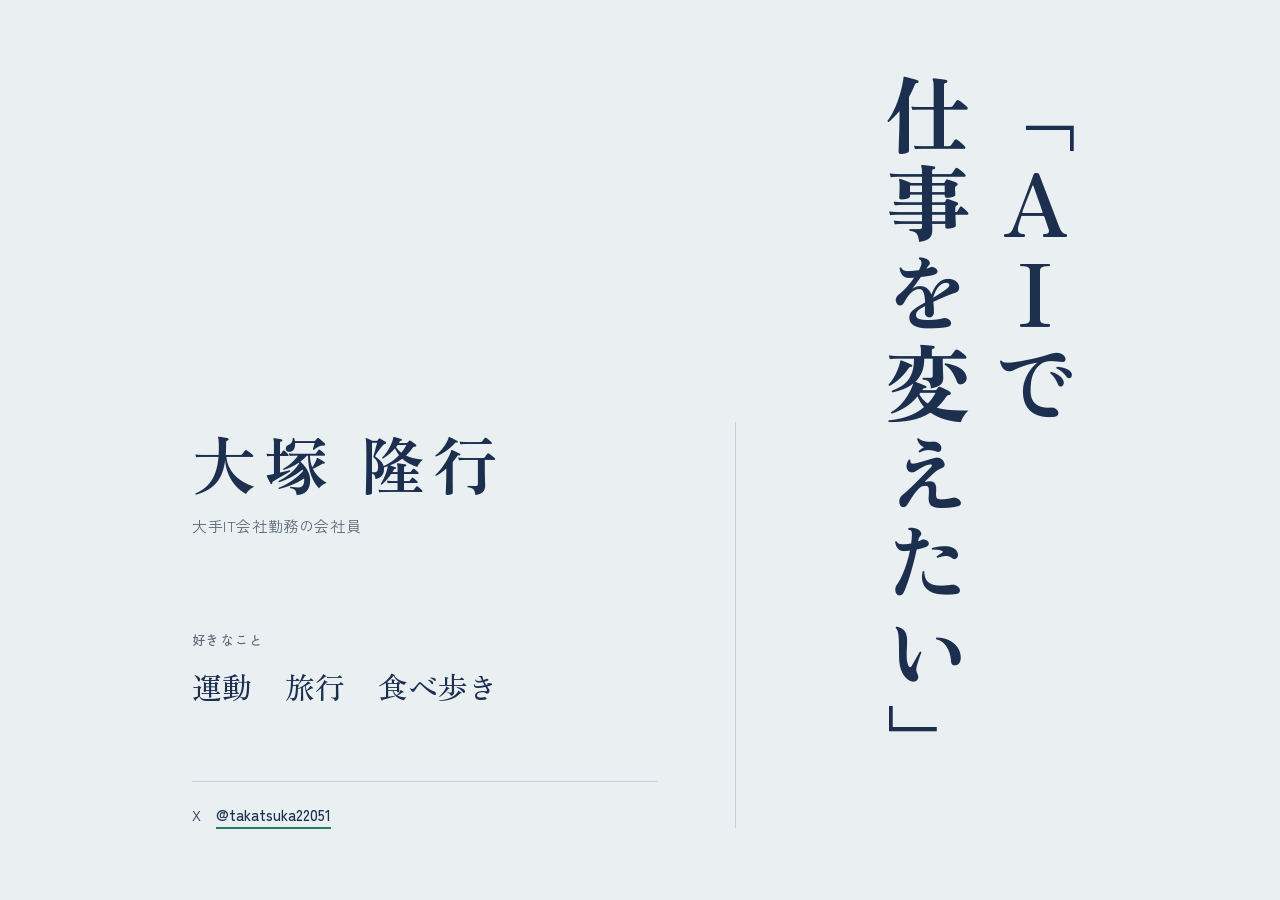
==== index.html @ 49fa7f2a "自己紹介ページ index.html を追加 縦書きの一言メッセージを主役にした1ページの自己紹介サイト。 あわせて profile.md と CLAUDE.md も追加。  Co-Authored-" ====
<!DOCTYPE html>
<html lang="ja">
<head>
  <meta charset="UTF-8">
  <meta name="viewport" content="width=device-width, initial-scale=1.0">
  <title>大塚 隆行</title>
  <meta name="description" content="大塚 隆行の自己紹介ページ。大手IT会社勤務の会社員。AIで仕事を変えたい。">
  <link rel="preconnect" href="https://fonts.googleapis.com">
  <link rel="preconnect" href="https://fonts.gstatic.com" crossorigin>
  <link href="https://fonts.googleapis.com/css2?family=Zen+Kaku+Gothic+New:wght@400;500&family=Zen+Old+Mincho:wght@500;700;900&display=swap" rel="stylesheet">
  <style>
    :root {
      --paper: #EAF0F2;   /* 白藍：背景 */
      --ink: #1C2F4F;     /* 藍：文字 */
      --muted: #5F6B7A;   /* 鈍色：補足 */
      --rule: #C5CFD8;    /* 罫線 */
      --accent: #217F63;  /* 若竹：リンク・フォーカス */

      --mincho: "Zen Old Mincho", "Hiragino Mincho ProN", "Yu Mincho", serif;
      --gothic: "Zen Kaku Gothic New", "Hiragino Sans", "Yu Gothic", sans-serif;
    }
    @media (prefers-color-scheme: dark) {
      :root {
        --paper: #142238;
        --ink: #E4EBF1;
        --muted: #9AA7B6;
        --rule: #2C3E58;
        --accent: #5CC9A4;
      }
    }

    *, *::before, *::after { box-sizing: border-box; }
    html, body, h1, h2, p, ul { margin: 0; padding: 0; }

    body {
      background: var(--paper);
      color: var(--ink);
      font-family: var(--gothic);
      font-size: 16px;
      line-height: 1.75;
      -webkit-font-smoothing: antialiased;
    }

    .page {
      display: grid;
      grid-template-columns: 1fr auto;
      gap: clamp(24px, 6vw, 96px);
      max-width: 1040px;
      min-height: 100vh;
      min-height: 100svh;
      margin: 0 auto;
      padding: clamp(32px, 8vh, 96px) clamp(16px, 6vw, 72px);
    }

    /* 右：縦書きのひとこと（このページの主役） */
    .motto {
      grid-column: 2;
      grid-row: 1;
      align-self: start;
      writing-mode: vertical-rl;
      font-family: var(--mincho);
      font-weight: 900;
      /* 2行の縦書きが1画面に収まるよう、幅と高さの小さいほうで決める */
      font-size: clamp(36px, min(8vw, 9.5svh), 104px);
      line-height: 1.25;
      letter-spacing: 0.04em;
      text-orientation: upright;
      animation: brush 1.6s cubic-bezier(.6, 0, .2, 1) .2s both;
    }

    @keyframes brush {
      from { clip-path: inset(0 0 100% 0); }
      to   { clip-path: inset(0 0 0 0); }
    }

    /* 左：プロフィール */
    .profile {
      grid-column: 1;
      grid-row: 1;
      align-self: end;
      max-width: 34em;
      padding-inline-end: clamp(24px, 6vw, 96px);
      border-inline-end: 1px solid var(--rule);
    }

    .name {
      font-family: var(--mincho);
      font-weight: 700;
      font-size: clamp(36px, 6vw, 64px);
      line-height: 1.25;
      letter-spacing: 0.12em;
    }
    .job {
      margin-top: 0.75em;
      color: var(--muted);
      font-size: 15px;
      letter-spacing: 0.04em;
    }

    .likes {
      margin-top: clamp(48px, 10vh, 96px);
    }
    .likes h2 {
      font-size: 13px;
      font-weight: 500;
      color: var(--muted);
      letter-spacing: 0.1em;
    }
    .likes ul {
      display: flex;
      flex-wrap: wrap;
      gap: 0.25em 1.1em;
      margin-top: 0.4em;
      list-style: none;
      font-family: var(--mincho);
      font-weight: 500;
      font-size: clamp(22px, 3vw, 30px);
      line-height: 1.5;
    }

    .sns {
      margin-top: clamp(40px, 8vh, 72px);
      padding-top: 20px;
      border-top: 1px solid var(--rule);
      font-size: 15px;
    }
    .sns a {
      color: var(--ink);
      text-decoration: underline;
      text-decoration-color: var(--accent);
      text-decoration-thickness: 2px;
      text-underline-offset: 6px;
    }
    .sns a:hover { color: var(--accent); }
    .sns a:focus-visible {
      outline: 2px solid var(--accent);
      outline-offset: 4px;
      border-radius: 2px;
    }
    .sns .handle { font-weight: 500; }

    /* スマホ：縦書きを上に、プロフィールを下に積む */
    @media (max-width: 560px) {
      .page {
        grid-template-columns: 1fr;
        gap: 40px;
      }
      .motto {
        grid-column: 1;
        justify-self: end;
        font-size: 12vw;
      }
      .profile {
        grid-column: 1;
        grid-row: 2;
        padding-inline-end: 0;
        padding-top: 32px;
        border-inline-end: 0;
        border-top: 1px solid var(--rule);
      }
      .name { letter-spacing: 0.08em; }
      .likes { margin-top: 40px; }
    }

    @media (prefers-reduced-motion: reduce) {
      .motto { animation: none; }
    }
  </style>
</head>
<body>
  <main class="page">
    <p class="motto">「AIで<br>仕事を変えたい」</p>

    <div class="profile">
      <h1 class="name">大塚 隆行</h1>
      <p class="job">大手IT会社勤務の会社員</p>

      <section class="likes" aria-labelledby="likes-title">
        <h2 id="likes-title">好きなこと</h2>
        <ul>
          <li>運動</li>
          <li>旅行</li>
          <li>食べ歩き</li>
        </ul>
      </section>

      <p class="sns">
        X　<a href="https://x.com/takatsuka22051" target="_blank" rel="noopener noreferrer"><span class="handle">@takatsuka22051</span></a>
      </p>
    </div>
  </main>
</body>
</html>
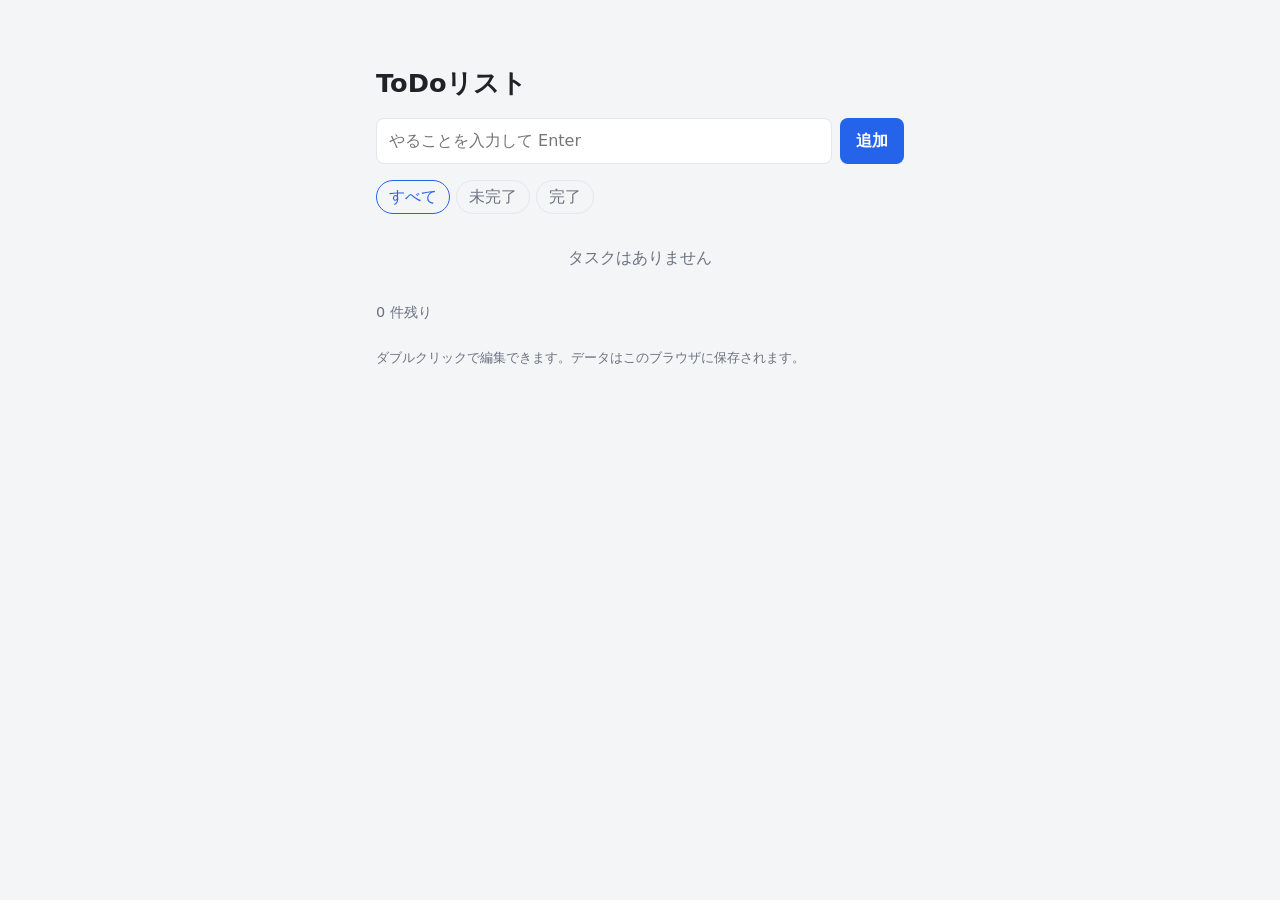
==== commit 84ac5803: "Add ToDo list web app Simple HTML/CSS/JS todo app with add, complete, edit, delete, filters, clear c" ====
--- a/index.html
+++ b/index.html
@@ -1,193 +1,36 @@
-<!DOCTYPE html>
+<!doctype html>
 <html lang="ja">
 <head>
-  <meta charset="UTF-8">
-  <meta name="viewport" content="width=device-width, initial-scale=1.0">
-  <title>大塚 隆行</title>
-  <meta name="description" content="大塚 隆行の自己紹介ページ。大手IT会社勤務の会社員。AIで仕事を変えたい。">
-  <link rel="preconnect" href="https://fonts.googleapis.com">
-  <link rel="preconnect" href="https://fonts.gstatic.com" crossorigin>
-  <link href="https://fonts.googleapis.com/css2?family=Zen+Kaku+Gothic+New:wght@400;500&family=Zen+Old+Mincho:wght@500;700;900&display=swap" rel="stylesheet">
-  <style>
-    :root {
-      --paper: #EAF0F2;   /* 白藍：背景 */
-      --ink: #1C2F4F;     /* 藍：文字 */
-      --muted: #5F6B7A;   /* 鈍色：補足 */
-      --rule: #C5CFD8;    /* 罫線 */
-      --accent: #217F63;  /* 若竹：リンク・フォーカス */
-
-      --mincho: "Zen Old Mincho", "Hiragino Mincho ProN", "Yu Mincho", serif;
-      --gothic: "Zen Kaku Gothic New", "Hiragino Sans", "Yu Gothic", sans-serif;
-    }
-    @media (prefers-color-scheme: dark) {
-      :root {
-        --paper: #142238;
-        --ink: #E4EBF1;
-        --muted: #9AA7B6;
-        --rule: #2C3E58;
-        --accent: #5CC9A4;
-      }
-    }
-
-    *, *::before, *::after { box-sizing: border-box; }
-    html, body, h1, h2, p, ul { margin: 0; padding: 0; }
-
-    body {
-      background: var(--paper);
-      color: var(--ink);
-      font-family: var(--gothic);
-      font-size: 16px;
-      line-height: 1.75;
-      -webkit-font-smoothing: antialiased;
-    }
-
-    .page {
-      display: grid;
-      grid-template-columns: 1fr auto;
-      gap: clamp(24px, 6vw, 96px);
-      max-width: 1040px;
-      min-height: 100vh;
-      min-height: 100svh;
-      margin: 0 auto;
-      padding: clamp(32px, 8vh, 96px) clamp(16px, 6vw, 72px);
-    }
-
-    /* 右：縦書きのひとこと（このページの主役） */
-    .motto {
-      grid-column: 2;
-      grid-row: 1;
-      align-self: start;
-      writing-mode: vertical-rl;
-      font-family: var(--mincho);
-      font-weight: 900;
-      /* 2行の縦書きが1画面に収まるよう、幅と高さの小さいほうで決める */
-      font-size: clamp(36px, min(8vw, 9.5svh), 104px);
-      line-height: 1.25;
-      letter-spacing: 0.04em;
-      text-orientation: upright;
-      animation: brush 1.6s cubic-bezier(.6, 0, .2, 1) .2s both;
-    }
-
-    @keyframes brush {
-      from { clip-path: inset(0 0 100% 0); }
-      to   { clip-path: inset(0 0 0 0); }
-    }
-
-    /* 左：プロフィール */
-    .profile {
-      grid-column: 1;
-      grid-row: 1;
-      align-self: end;
-      max-width: 34em;
-      padding-inline-end: clamp(24px, 6vw, 96px);
-      border-inline-end: 1px solid var(--rule);
-    }
-
-    .name {
-      font-family: var(--mincho);
-      font-weight: 700;
-      font-size: clamp(36px, 6vw, 64px);
-      line-height: 1.25;
-      letter-spacing: 0.12em;
-    }
-    .job {
-      margin-top: 0.75em;
-      color: var(--muted);
-      font-size: 15px;
-      letter-spacing: 0.04em;
-    }
-
-    .likes {
-      margin-top: clamp(48px, 10vh, 96px);
-    }
-    .likes h2 {
-      font-size: 13px;
-      font-weight: 500;
-      color: var(--muted);
-      letter-spacing: 0.1em;
-    }
-    .likes ul {
-      display: flex;
-      flex-wrap: wrap;
-      gap: 0.25em 1.1em;
-      margin-top: 0.4em;
-      list-style: none;
-      font-family: var(--mincho);
-      font-weight: 500;
-      font-size: clamp(22px, 3vw, 30px);
-      line-height: 1.5;
-    }
-
-    .sns {
-      margin-top: clamp(40px, 8vh, 72px);
-      padding-top: 20px;
-      border-top: 1px solid var(--rule);
-      font-size: 15px;
-    }
-    .sns a {
-      color: var(--ink);
-      text-decoration: underline;
-      text-decoration-color: var(--accent);
-      text-decoration-thickness: 2px;
-      text-underline-offset: 6px;
-    }
-    .sns a:hover { color: var(--accent); }
-    .sns a:focus-visible {
-      outline: 2px solid var(--accent);
-      outline-offset: 4px;
-      border-radius: 2px;
-    }
-    .sns .handle { font-weight: 500; }
-
-    /* スマホ：縦書きを上に、プロフィールを下に積む */
-    @media (max-width: 560px) {
-      .page {
-        grid-template-columns: 1fr;
-        gap: 40px;
-      }
-      .motto {
-        grid-column: 1;
-        justify-self: end;
-        font-size: 12vw;
-      }
-      .profile {
-        grid-column: 1;
-        grid-row: 2;
-        padding-inline-end: 0;
-        padding-top: 32px;
-        border-inline-end: 0;
-        border-top: 1px solid var(--rule);
-      }
-      .name { letter-spacing: 0.08em; }
-      .likes { margin-top: 40px; }
-    }
-
-    @media (prefers-reduced-motion: reduce) {
-      .motto { animation: none; }
-    }
-  </style>
+  <meta charset="utf-8">
+  <meta name="viewport" content="width=device-width, initial-scale=1">
+  <title>ToDoリスト</title>
+  <link rel="stylesheet" href="style.css">
 </head>
 <body>
-  <main class="page">
-    <p class="motto">「AIで<br>仕事を変えたい」</p>
+  <main class="app">
+    <h1>ToDoリスト</h1>
 
-    <div class="profile">
-      <h1 class="name">大塚 隆行</h1>
-      <p class="job">大手IT会社勤務の会社員</p>
+    <form id="new-form" class="new-form">
+      <input id="new-input" type="text" placeholder="やることを入力して Enter" autocomplete="off" maxlength="200" aria-label="新しいタスク">
+      <button type="submit">追加</button>
+    </form>
 
-      <section class="likes" aria-labelledby="likes-title">
-        <h2 id="likes-title">好きなこと</h2>
-        <ul>
-          <li>運動</li>
-          <li>旅行</li>
-          <li>食べ歩き</li>
-        </ul>
-      </section>
+    <div class="filters" role="tablist" aria-label="表示の切り替え">
+      <button type="button" data-filter="all" class="active">すべて</button>
+      <button type="button" data-filter="active">未完了</button>
+      <button type="button" data-filter="done">完了</button>
+    </div>
 
-      <p class="sns">
-        X　<a href="https://x.com/takatsuka22051" target="_blank" rel="noopener noreferrer"><span class="handle">@takatsuka22051</span></a>
-      </p>
-    </div>
+    <ul id="list" class="list"></ul>
+    <p id="empty" class="empty">タスクはありません</p>
+
+    <footer class="footer">
+      <span id="count">0 件残り</span>
+      <button type="button" id="clear-done" class="link">完了したものを削除</button>
+    </footer>
+
+    <p class="hint">ダブルクリックで編集できます。データはこのブラウザに保存されます。</p>
   </main>
+  <script src="app.js"></script>
 </body>
 </html>
--- a/style.css
+++ b/style.css
@@ -0,0 +1,143 @@
+:root {
+  --bg: #f4f5f7;
+  --card: #ffffff;
+  --text: #1f2328;
+  --muted: #6b7280;
+  --border: #e5e7eb;
+  --accent: #2563eb;
+  --danger: #dc2626;
+}
+
+@media (prefers-color-scheme: dark) {
+  :root {
+    --bg: #111318;
+    --card: #1b1e25;
+    --text: #e6e8eb;
+    --muted: #9aa1ab;
+    --border: #2c313a;
+    --accent: #60a5fa;
+    --danger: #f87171;
+  }
+}
+
+* { box-sizing: border-box; }
+
+body {
+  margin: 0;
+  background: var(--bg);
+  color: var(--text);
+  font-family: system-ui, -apple-system, "Hiragino Sans", "Noto Sans JP", sans-serif;
+  line-height: 1.5;
+}
+
+.app {
+  max-width: 560px;
+  margin: 40px auto;
+  padding: 24px 16px;
+}
+
+h1 { margin: 0 0 16px; font-size: 1.6rem; }
+
+button { font: inherit; cursor: pointer; }
+
+.new-form { display: flex; gap: 8px; }
+
+.new-form input {
+  flex: 1;
+  min-width: 0;
+  padding: 10px 12px;
+  font: inherit;
+  color: var(--text);
+  background: var(--card);
+  border: 1px solid var(--border);
+  border-radius: 8px;
+}
+
+.new-form input:focus, .edit:focus { outline: 2px solid var(--accent); outline-offset: -1px; }
+
+.new-form button {
+  padding: 10px 16px;
+  border: none;
+  border-radius: 8px;
+  background: var(--accent);
+  color: #fff;
+  font-weight: 600;
+}
+
+.filters { display: flex; gap: 6px; margin: 16px 0 8px; }
+
+.filters button {
+  padding: 4px 12px;
+  border: 1px solid var(--border);
+  border-radius: 999px;
+  background: transparent;
+  color: var(--muted);
+}
+
+.filters button.active { border-color: var(--accent); color: var(--accent); }
+
+.list {
+  list-style: none;
+  margin: 0;
+  padding: 0;
+  background: var(--card);
+  border: 1px solid var(--border);
+  border-radius: 8px;
+  overflow: hidden;
+}
+
+.list:empty { display: none; }
+
+.item {
+  display: flex;
+  align-items: center;
+  gap: 10px;
+  padding: 10px 12px;
+  border-bottom: 1px solid var(--border);
+}
+
+.item:last-child { border-bottom: none; }
+
+.item input[type="checkbox"] { width: 18px; height: 18px; accent-color: var(--accent); flex-shrink: 0; }
+
+.item .text { flex: 1; word-break: break-word; }
+
+.item.done .text { color: var(--muted); text-decoration: line-through; }
+
+.item .delete {
+  border: none;
+  background: transparent;
+  color: var(--muted);
+  font-size: 1.2rem;
+  line-height: 1;
+  padding: 4px 6px;
+  border-radius: 6px;
+}
+
+.item .delete:hover { color: var(--danger); }
+
+.edit {
+  flex: 1;
+  padding: 4px 8px;
+  font: inherit;
+  color: var(--text);
+  background: var(--bg);
+  border: 1px solid var(--border);
+  border-radius: 6px;
+}
+
+.empty { color: var(--muted); text-align: center; padding: 24px 0; margin: 0; }
+
+.footer {
+  display: flex;
+  justify-content: space-between;
+  align-items: center;
+  margin-top: 8px;
+  color: var(--muted);
+  font-size: 0.9rem;
+}
+
+.link { border: none; background: none; color: var(--muted); padding: 0; }
+.link:hover { color: var(--danger); text-decoration: underline; }
+
+.hint { color: var(--muted); font-size: 0.8rem; margin-top: 24px; }
